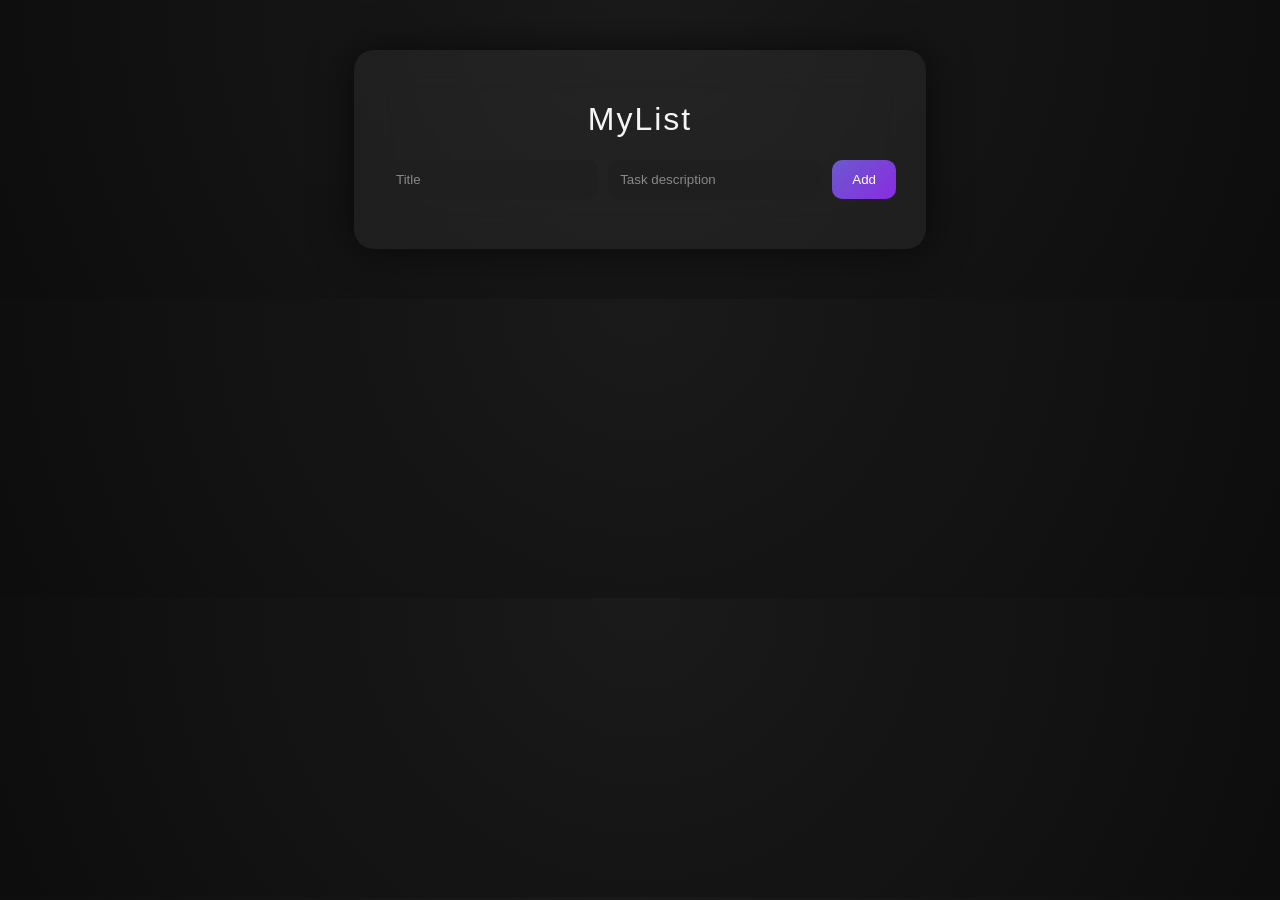
==== src/main/resources/static/index.html @ f12f56bb "File Versioning" ====
<!DOCTYPE html>
<html lang="en">
<head>
    <meta charset="UTF-8">
    <title>MyList</title>
    <link rel="stylesheet" href="style.css">
</head>
<body>

<div class="container">
    <h1>MyList</h1>

    <div class="input-section">
        <input type="text" id="title" placeholder="Title">
        <input type="text" id="desc" placeholder="Task description">
        <button onclick="addTask()">Add</button>
    </div>

    <div id="taskList" class="task-list"></div>
</div>

<script src="script.js"></script>
</body>
</html>
---- src/main/resources/static/style.css ----
body {
    margin: 0;
    font-family: 'Segoe UI', sans-serif;
    background: radial-gradient(circle at top, #1a1a1a, #0d0d0d);
    color: #f5f5f5;
}

.container {
    width: 40%;
    margin: 50px auto;
    padding: 30px;
    border-radius: 20px;
    background: rgba(255, 255, 255, 0.05);
    backdrop-filter: blur(20px);
    box-shadow: 0 0 40px rgba(0,0,0,0.6);
}

h1 {
    text-align: center;
    font-weight: 300;
    letter-spacing: 2px;
}

.input-section {
    display: flex;
    gap: 10px;
    margin-bottom: 20px;
}

input {
    flex: 1;
    padding: 12px;
    border-radius: 10px;
    border: none;
    background: #1f1f1f;
    color: white;
    outline: none;
}

input::placeholder {
    color: #888;
}

button {
    padding: 12px 20px;
    border-radius: 10px;
    border: none;
    background: linear-gradient(135deg, #6a5acd, #8a2be2);
    color: white;
    cursor: pointer;
    transition: 0.3s;
}

button:hover {
    transform: scale(1.05);
    opacity: 0.9;
}

.task {
    background: rgba(255,255,255,0.05);
    padding: 15px;
    margin-top: 10px;
    border-radius: 12px;
    display: flex;
    justify-content: space-between;
    align-items: center;
}

.task-info {
    display: flex;
    flex-direction: column;
}

.delete-btn {
    background: transparent;
    border: 1px solid #ff4d4d;
    color: #ff4d4d;
    padding: 8px 12px;
    border-radius: 8px;
}

.delete-btn:hover {
    background: #ff4d4d;
    color: white;
}
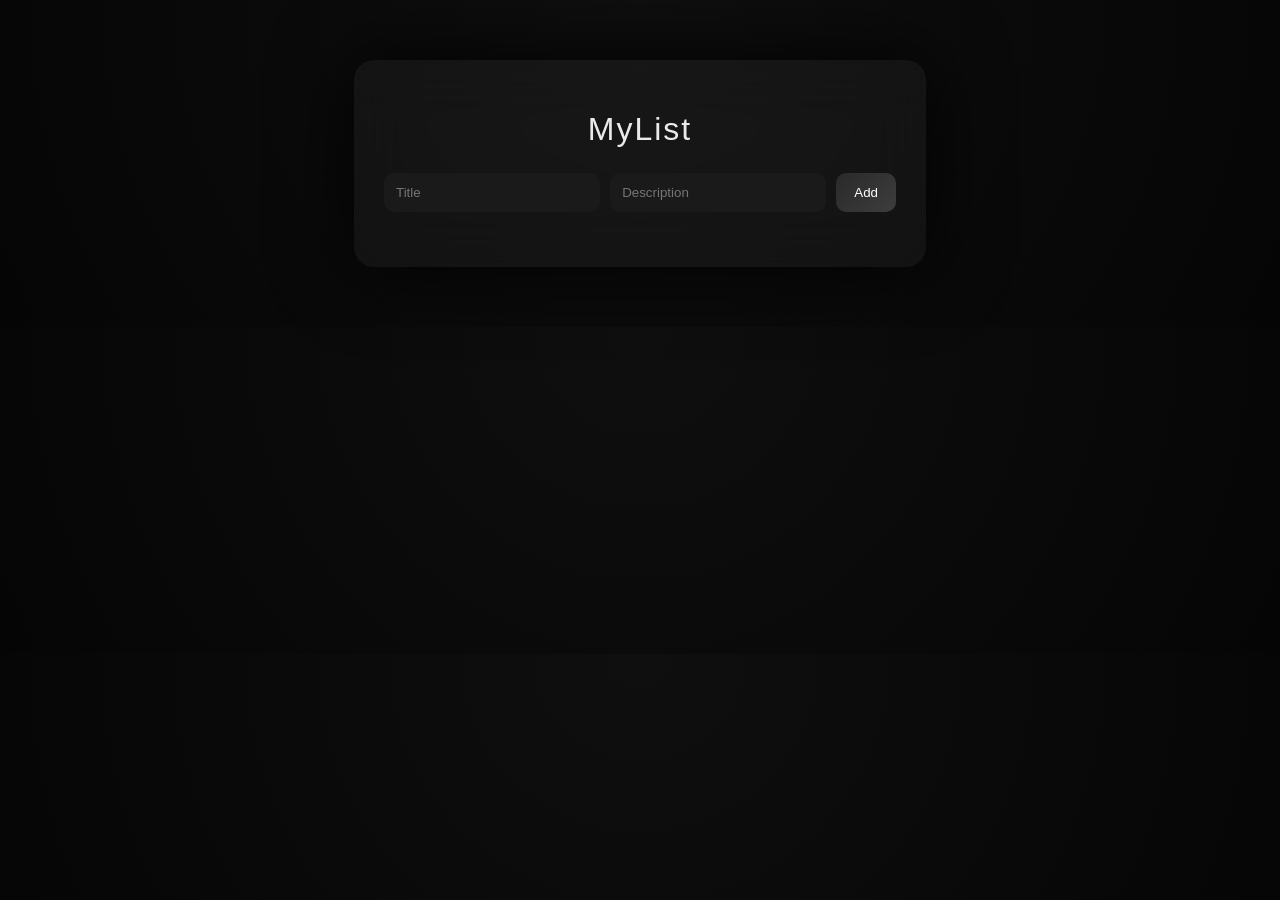
==== commit 71193bc9: "Debug Attempt 1" ====
--- a/src/main/resources/static/index.html
+++ b/src/main/resources/static/index.html
@@ -1,7 +1,6 @@
 <!DOCTYPE html>
-<html lang="en">
+<html>
 <head>
-    <meta charset="UTF-8">
     <title>MyList</title>
     <link rel="stylesheet" href="style.css">
 </head>
@@ -11,12 +10,12 @@
     <h1>MyList</h1>
 
     <div class="input-section">
-        <input type="text" id="title" placeholder="Title">
-        <input type="text" id="desc" placeholder="Task description">
+        <input id="title" placeholder="Title">
+        <input id="desc" placeholder="Description">
         <button onclick="addTask()">Add</button>
     </div>
 
-    <div id="taskList" class="task-list"></div>
+    <div id="taskList"></div>
 </div>
 
 <script src="script.js"></script>
--- a/src/main/resources/static/style.css
+++ b/src/main/resources/static/style.css
@@ -1,30 +1,41 @@
+/* ===== GLOBAL ===== */
 body {
     margin: 0;
     font-family: 'Segoe UI', sans-serif;
-    background: radial-gradient(circle at top, #1a1a1a, #0d0d0d);
-    color: #f5f5f5;
+    background: radial-gradient(circle at top, #0f0f0f, #050505);
+    color: #eaeaea;
 }
 
+/* ===== CONTAINER ===== */
 .container {
     width: 40%;
-    margin: 50px auto;
+    margin: 60px auto;
     padding: 30px;
     border-radius: 20px;
-    background: rgba(255, 255, 255, 0.05);
-    backdrop-filter: blur(20px);
-    box-shadow: 0 0 40px rgba(0,0,0,0.6);
+    background: rgba(255, 255, 255, 0.04);
+    backdrop-filter: blur(30px);
+    box-shadow: 0 0 80px rgba(0,0,0,0.9);
+    animation: fadeIn 0.8s ease;
+}
+
+/* Fade Animation */
+@keyframes fadeIn {
+    from { opacity: 0; transform: translateY(15px); }
+    to { opacity: 1; transform: translateY(0); }
 }
 
 h1 {
     text-align: center;
     font-weight: 300;
     letter-spacing: 2px;
+    margin-bottom: 25px;
 }
 
+/* ===== INPUT SECTION ===== */
 .input-section {
     display: flex;
     gap: 10px;
-    margin-bottom: 20px;
+    margin-bottom: 25px;
 }
 
 input {
@@ -32,54 +43,100 @@
     padding: 12px;
     border-radius: 10px;
     border: none;
-    background: #1f1f1f;
+    background: #1a1a1a;
     color: white;
     outline: none;
+    transition: 0.2s;
 }
 
-input::placeholder {
-    color: #888;
+input:focus {
+    background: #222;
 }
 
+/* ===== BUTTON ===== */
 button {
-    padding: 12px 20px;
+    padding: 12px 18px;
     border-radius: 10px;
     border: none;
-    background: linear-gradient(135deg, #6a5acd, #8a2be2);
+    background: linear-gradient(135deg, #2a2a2a, #3d3d3d);
     color: white;
     cursor: pointer;
-    transition: 0.3s;
+    transition: all 0.25s ease;
 }
 
 button:hover {
     transform: scale(1.05);
-    opacity: 0.9;
+    background: linear-gradient(135deg, #3a3a3a, #555);
 }
 
+/* ===== TASK LIST ===== */
 .task {
     background: rgba(255,255,255,0.05);
     padding: 15px;
-    margin-top: 10px;
-    border-radius: 12px;
+    margin-top: 12px;
+    border-radius: 14px;
     display: flex;
     justify-content: space-between;
     align-items: center;
+    animation: slideUp 0.4s ease;
+    transition: 0.3s;
 }
 
+.task:hover {
+    transform: translateY(-3px);
+    background: rgba(255,255,255,0.07);
+}
+
+/* Entry animation */
+@keyframes slideUp {
+    from { opacity: 0; transform: translateY(20px);}
+    to { opacity: 1; transform: translateY(0);}
+}
+
+/* Task Info */
 .task-info {
+    display: flex;
+    align-items: center;
+    gap: 10px;
+}
+
+.task-text {
     display: flex;
     flex-direction: column;
 }
 
+/* Completed */
+.completed {
+    opacity: 0.5;
+    text-decoration: line-through;
+}
+
+/* Checkbox */
+.checkbox {
+    width: 16px;
+    height: 16px;
+    cursor: pointer;
+}
+
+/* Delete Button */
 .delete-btn {
     background: transparent;
-    border: 1px solid #ff4d4d;
-    color: #ff4d4d;
-    padding: 8px 12px;
+    border: 1px solid #666;
+    color: #bbb;
+    padding: 6px 10px;
     border-radius: 8px;
+    transition: 0.2s;
 }
 
 .delete-btn:hover {
-    background: #ff4d4d;
-    color: white;
+    border-color: #ff5c5c;
+    color: #ff5c5c;
+}
+
+/* Empty state */
+.empty {
+    text-align: center;
+    opacity: 0.4;
+    margin-top: 20px;
+    font-style: italic;
 }
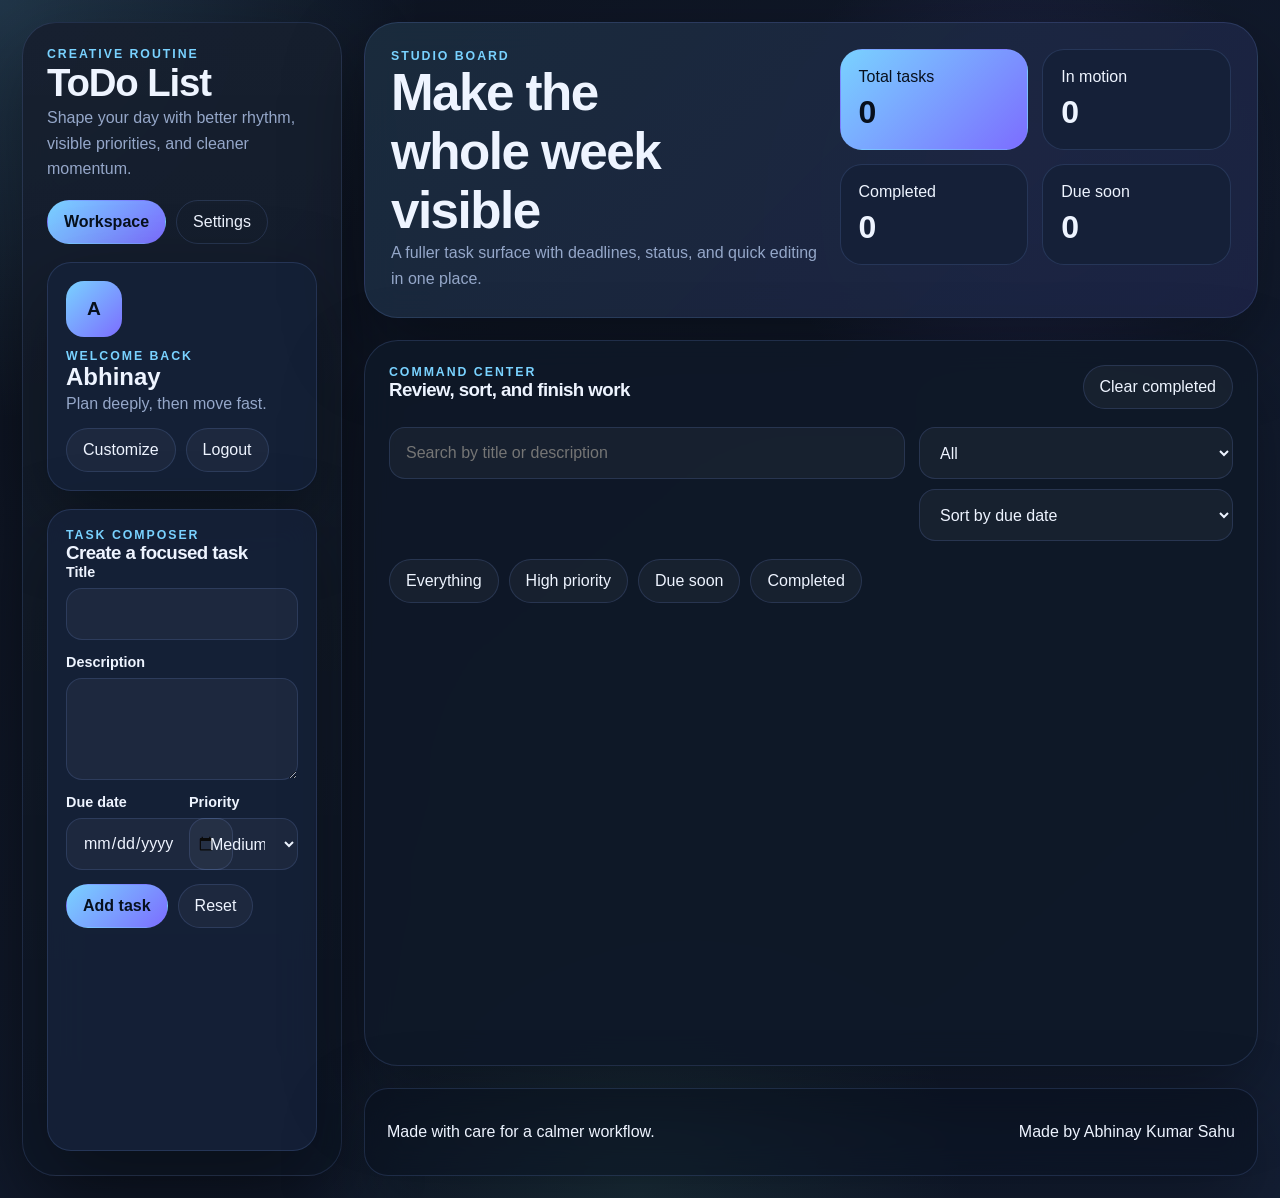
==== commit 6e5da143: "Feature and UI Update" ====
--- a/src/main/resources/static/index.html
+++ b/src/main/resources/static/index.html
@@ -1,23 +1,164 @@
 <!DOCTYPE html>
-<html>
+<html lang="en">
 <head>
-    <title>MyList</title>
-    <link rel="stylesheet" href="style.css">
+    <meta charset="UTF-8">
+    <meta name="viewport" content="width=device-width, initial-scale=1.0">
+    <title>MyList Workspace</title>
+    <link rel="stylesheet" href="style.css?v=5">
 </head>
-<body>
+<body data-page="home">
+<div class="page-shell">
+    <aside class="side-rail">
+        <div class="brand-stack">
+            <p class="eyebrow" data-i18n="brandTag">Creative routine</p>
+            <h1 data-i18n="appTitle">ToDo List</h1>
+            <p class="muted-copy" data-i18n="headerSubtitle">Shape your day with better rhythm, visible priorities, and cleaner momentum.</p>
+        </div>
 
-<div class="container">
-    <h1>MyList</h1>
+        <nav class="side-nav" aria-label="Primary">
+            <a class="nav-link active" href="index.html" data-i18n="navHome">Workspace</a>
+            <a class="nav-link" href="settings.html" data-i18n="navSettings">Settings</a>
+        </nav>
 
-    <div class="input-section">
-        <input id="title" placeholder="Title">
-        <input id="desc" placeholder="Description">
-        <button onclick="addTask()">Add</button>
-    </div>
+        <section class="side-panel profile-panel">
+            <div class="profile-mark" id="profileMark">A</div>
+            <div>
+                <p class="panel-label" data-i18n="welcomeLabel">Welcome back</p>
+                <h2 id="currentUserName">Abhinay</h2>
+                <p class="muted-copy" data-i18n="welcomeCopy">Plan deeply, then move fast.</p>
+            </div>
+            <div class="profile-actions">
+                <a class="ghost-action" href="settings.html" data-i18n="customizeAction">Customize</a>
+                <button id="logoutBtn" type="button" class="ghost-action" data-action="logout" data-i18n="logoutAction">Logout</button>
+            </div>
+        </section>
 
-    <div id="taskList"></div>
+        <section class="side-panel composer-panel">
+            <div class="panel-head compact">
+                <div>
+                    <p class="panel-label" data-i18n="taskComposerKicker">Task composer</p>
+                    <h3 id="formHeading" data-i18n="taskComposerTitle">Create a focused task</h3>
+                </div>
+                <button id="cancelEditBtn" type="button" class="ghost-action hidden" data-action="cancel-edit" data-i18n="cancelEdit">Cancel</button>
+            </div>
+
+            <form id="taskForm" class="task-form">
+                <label class="field">
+                    <span data-i18n="fieldTitle">Title</span>
+                    <input id="title" type="text" maxlength="120" required>
+                </label>
+
+                <label class="field">
+                    <span data-i18n="fieldDescription">Description</span>
+                    <textarea id="desc" rows="4" maxlength="400"></textarea>
+                </label>
+
+                <div class="field-row">
+                    <label class="field">
+                        <span data-i18n="fieldDueDate">Due date</span>
+                        <input id="dueDate" type="date">
+                    </label>
+
+                    <label class="field">
+                        <span data-i18n="fieldPriority">Priority</span>
+                        <select id="priority">
+                            <option value="low" data-i18n="priorityLow">Low</option>
+                            <option value="medium" selected data-i18n="priorityMedium">Medium</option>
+                            <option value="high" data-i18n="priorityHigh">High</option>
+                        </select>
+                    </label>
+                </div>
+
+                <div class="form-actions">
+                    <button id="submitBtn" type="submit" class="primary-action" data-i18n="addTaskButton">Add task</button>
+                    <button type="button" class="ghost-action" data-action="reset-form" data-i18n="resetForm">Reset</button>
+                </div>
+            </form>
+        </section>
+    </aside>
+
+    <main class="workspace">
+        <header class="top-banner">
+            <div class="banner-copy">
+                <p class="eyebrow" data-i18n="heroEyebrow">Studio board</p>
+                <h2 data-i18n="heroTitle">Make the whole week visible</h2>
+                <p class="muted-copy" data-i18n="heroDescription">A fuller task surface with deadlines, status, and quick editing in one place.</p>
+            </div>
+
+            <div class="banner-grid">
+                <article class="metric-card metric-primary">
+                    <span data-i18n="statTotal">Total tasks</span>
+                    <strong id="totalCount">0</strong>
+                </article>
+                <article class="metric-card">
+                    <span data-i18n="statActive">In motion</span>
+                    <strong id="activeCount">0</strong>
+                </article>
+                <article class="metric-card">
+                    <span data-i18n="statCompleted">Completed</span>
+                    <strong id="completedCount">0</strong>
+                </article>
+                <article class="metric-card">
+                    <span data-i18n="statDueSoon">Due soon</span>
+                    <strong id="dueSoonCount">0</strong>
+                </article>
+            </div>
+        </header>
+
+        <section class="board-surface">
+            <div class="board-head">
+                <div>
+                    <p class="panel-label" data-i18n="taskBoardKicker">Command center</p>
+                    <h3 data-i18n="taskBoardTitle">Review, sort, and finish work</h3>
+                </div>
+                <button type="button" class="ghost-action" data-action="clear-completed" data-i18n="clearCompleted">Clear completed</button>
+            </div>
+
+            <div class="control-strip">
+                <label class="search-field">
+                    <span class="visually-hidden" data-i18n="searchLabel">Search tasks</span>
+                    <input id="searchInput" type="search" data-i18n-placeholder="searchPlaceholder" placeholder="Search tasks">
+                </label>
+
+                <div class="control-group">
+                    <select id="statusFilter">
+                        <option value="all" data-i18n="filterAll">All</option>
+                        <option value="active" data-i18n="filterActive">Active</option>
+                        <option value="completed" data-i18n="filterCompleted">Completed</option>
+                        <option value="today" data-i18n="filterToday">Today</option>
+                        <option value="overdue" data-i18n="filterOverdue">Overdue</option>
+                    </select>
+
+                    <select id="sortOrder">
+                        <option value="dueDateAsc" data-i18n="sortDueDate">Due date</option>
+                        <option value="priorityDesc" data-i18n="sortPriority">Priority</option>
+                        <option value="titleAsc" data-i18n="sortTitle">Title</option>
+                        <option value="recent" data-i18n="sortRecent">Newest</option>
+                    </select>
+                </div>
+            </div>
+
+            <div class="chip-row" id="quickFilters">
+                <button type="button" class="chip" data-action="quick-filter" data-filter="all" data-i18n="quickAll">Everything</button>
+                <button type="button" class="chip" data-action="quick-filter" data-filter="high" data-i18n="quickHigh">High priority</button>
+                <button type="button" class="chip" data-action="quick-filter" data-filter="dueSoon" data-i18n="quickDueSoon">Due soon</button>
+                <button type="button" class="chip" data-action="quick-filter" data-filter="completed" data-i18n="quickDone">Completed</button>
+            </div>
+
+            <div id="boardStatus" class="board-status hidden" role="status" aria-live="polite"></div>
+            <section id="taskList" class="task-grid" aria-live="polite"></section>
+        </section>
+
+        <footer class="page-footer">
+            <p data-i18n="footerCopy">Made with care for a calmer workflow.</p>
+            <p>Made by Abhinay Kumar Sahu</p>
+        </footer>
+    </main>
 </div>
 
-<script src="script.js"></script>
+<script src="preferences.js?v=5"></script>
+<script src="auth.js?v=5"></script>
+<script src="script.js?v=5"></script>
+<div id="liveRegion" class="visually-hidden" aria-live="assertive" aria-atomic="true"></div>
 </body>
-</html>+</html>
--- a/src/main/resources/static/style.css
+++ b/src/main/resources/static/style.css
@@ -1,142 +1,713 @@
-/* ===== GLOBAL ===== */
+:root {
+    --bg: #0d1320;
+    --bg-2: #141f35;
+    --surface: rgba(15, 24, 40, 0.92);
+    --surface-2: rgba(21, 33, 56, 0.92);
+    --surface-3: rgba(31, 46, 75, 0.92);
+    --line: rgba(128, 168, 255, 0.16);
+    --text: #eef4ff;
+    --muted: #95a7c9;
+    --accent: #79d2ff;
+    --accent-2: #7c6dff;
+    --green: #67d9aa;
+    --red: #ff8e8e;
+    --gold: #ffcf71;
+    --shadow: 0 30px 80px rgba(0, 0, 0, 0.35);
+    --radius-xl: 34px;
+    --radius-lg: 24px;
+    --radius-md: 18px;
+    --font-body: "Segoe UI", "Trebuchet MS", sans-serif;
+    --font-display: "Trebuchet MS", "Segoe UI", sans-serif;
+}
+
+:root[data-theme="sunrise"] {
+    --bg: #2f1f1c;
+    --bg-2: #9f5d3e;
+    --surface: rgba(53, 29, 24, 0.9);
+    --surface-2: rgba(92, 47, 32, 0.9);
+    --surface-3: rgba(126, 67, 42, 0.9);
+    --line: rgba(255, 213, 162, 0.18);
+    --text: #fff4e8;
+    --muted: #efc9ac;
+    --accent: #ffd166;
+    --accent-2: #ff8b5e;
+    --green: #8fe3ae;
+    --red: #ffb0a3;
+    --gold: #ffd166;
+}
+
+:root[data-theme="forest"] {
+    --bg: #071813;
+    --bg-2: #16382d;
+    --surface: rgba(10, 27, 22, 0.92);
+    --surface-2: rgba(18, 42, 34, 0.92);
+    --surface-3: rgba(29, 62, 50, 0.92);
+    --line: rgba(143, 232, 188, 0.18);
+    --text: #f0fff7;
+    --muted: #afd5c2;
+    --accent: #8fe8bc;
+    --accent-2: #57c7a0;
+    --green: #8fe8bc;
+    --red: #ff9d9d;
+    --gold: #ffe08a;
+}
+
+:root[data-font="editorial"] {
+    --font-body: Georgia, "Times New Roman", serif;
+    --font-display: Georgia, "Times New Roman", serif;
+}
+
+:root[data-font="classic"] {
+    --font-body: Verdana, Geneva, sans-serif;
+    --font-display: Garamond, Georgia, serif;
+}
+
+* {
+    box-sizing: border-box;
+}
+
+html,
+body {
+    min-height: 100%;
+}
+
 body {
     margin: 0;
-    font-family: 'Segoe UI', sans-serif;
-    background: radial-gradient(circle at top, #0f0f0f, #050505);
-    color: #eaeaea;
-}
-
-/* ===== CONTAINER ===== */
-.container {
-    width: 40%;
-    margin: 60px auto;
-    padding: 30px;
-    border-radius: 20px;
+    color: var(--text);
+    font-family: var(--font-body);
+    background:
+        radial-gradient(circle at top left, rgba(121, 210, 255, 0.18), transparent 24%),
+        radial-gradient(circle at 80% 15%, rgba(124, 109, 255, 0.16), transparent 18%),
+        radial-gradient(circle at bottom center, rgba(103, 217, 170, 0.1), transparent 24%),
+        linear-gradient(140deg, var(--bg) 0%, var(--bg-2) 100%);
+}
+
+body[data-page="login"] {
+    min-height: 100vh;
+}
+
+a {
+    color: inherit;
+    text-decoration: none;
+}
+
+button,
+input,
+textarea,
+select {
+    font: inherit;
+}
+
+button,
+input,
+textarea,
+select {
+    border: 1px solid var(--line);
+    color: var(--text);
     background: rgba(255, 255, 255, 0.04);
-    backdrop-filter: blur(30px);
-    box-shadow: 0 0 80px rgba(0,0,0,0.9);
-    animation: fadeIn 0.8s ease;
-}
-
-/* Fade Animation */
-@keyframes fadeIn {
-    from { opacity: 0; transform: translateY(15px); }
-    to { opacity: 1; transform: translateY(0); }
-}
-
-h1 {
-    text-align: center;
-    font-weight: 300;
-    letter-spacing: 2px;
-    margin-bottom: 25px;
-}
-
-/* ===== INPUT SECTION ===== */
-.input-section {
+}
+
+button {
+    cursor: pointer;
+}
+
+input,
+textarea,
+select {
+    width: 100%;
+    padding: 14px 16px;
+    border-radius: 16px;
+    min-height: 52px;
+}
+
+textarea {
+    resize: vertical;
+}
+
+.page-shell {
+    min-height: 100vh;
+    display: grid;
+    grid-template-columns: 320px 1fr;
+    gap: 22px;
+    padding: 22px;
+}
+
+.side-rail,
+.top-banner,
+.board-surface,
+.page-footer,
+.login-card,
+.showcase-card,
+.profile-panel,
+.composer-panel,
+.settings-card {
+    backdrop-filter: blur(16px);
+    box-shadow: var(--shadow);
+}
+
+.side-rail {
+    display: grid;
+    grid-template-rows: auto auto auto 1fr;
+    gap: 18px;
+    padding: 24px;
+    border-radius: var(--radius-xl);
+    background:
+        linear-gradient(180deg, rgba(255, 255, 255, 0.03), rgba(255, 255, 255, 0)),
+        var(--surface);
+    border: 1px solid var(--line);
+}
+
+.workspace {
+    display: grid;
+    grid-template-rows: auto 1fr auto;
+    gap: 22px;
+    min-width: 0;
+}
+
+.brand-stack h1,
+.banner-copy h2,
+.board-head h3,
+.panel-head h3,
+.login-showcase h1,
+.login-card h2 {
+    margin: 0;
+    font-family: var(--font-display);
+    letter-spacing: -0.03em;
+}
+
+.brand-stack h1 {
+    font-size: 2.4rem;
+}
+
+.banner-copy h2,
+.login-showcase h1 {
+    font-size: clamp(2.4rem, 4vw, 4.4rem);
+    max-width: 12ch;
+}
+
+.eyebrow,
+.panel-label {
+    margin: 0;
+    color: var(--accent);
+    text-transform: uppercase;
+    letter-spacing: 0.16em;
+    font-size: 0.77rem;
+    font-weight: 700;
+}
+
+.muted-copy {
+    margin: 0;
+    color: var(--muted);
+    line-height: 1.6;
+}
+
+.side-nav,
+.profile-actions,
+.form-actions,
+.control-group,
+.chip-row,
+.task-card-actions {
     display: flex;
+    flex-wrap: wrap;
     gap: 10px;
-    margin-bottom: 25px;
-}
-
-input {
-    flex: 1;
-    padding: 12px;
-    border-radius: 10px;
-    border: none;
-    background: #1a1a1a;
-    color: white;
-    outline: none;
-    transition: 0.2s;
-}
-
-input:focus {
-    background: #222;
-}
-
-/* ===== BUTTON ===== */
-button {
-    padding: 12px 18px;
-    border-radius: 10px;
-    border: none;
-    background: linear-gradient(135deg, #2a2a2a, #3d3d3d);
-    color: white;
-    cursor: pointer;
-    transition: all 0.25s ease;
-}
-
-button:hover {
-    transform: scale(1.05);
-    background: linear-gradient(135deg, #3a3a3a, #555);
-}
-
-/* ===== TASK LIST ===== */
-.task {
-    background: rgba(255,255,255,0.05);
-    padding: 15px;
-    margin-top: 12px;
+}
+
+.nav-link,
+.ghost-action,
+.chip,
+.primary-action {
+    padding: 12px 16px;
+    border-radius: 999px;
+    border: 1px solid var(--line);
+    transition: transform 0.18s ease, background 0.18s ease, border-color 0.18s ease;
+}
+
+.nav-link:hover,
+.ghost-action:hover,
+.chip:hover,
+.primary-action:hover {
+    transform: translateY(-1px);
+}
+
+.nav-link.active,
+.primary-action {
+    background: linear-gradient(135deg, var(--accent), var(--accent-2));
+    color: #07101d;
+    border-color: transparent;
+    font-weight: 700;
+}
+
+.ghost-action,
+.chip {
+    background: rgba(255, 255, 255, 0.04);
+}
+
+.chip.is-active {
+    border-color: rgba(121, 210, 255, 0.55);
+    background: rgba(121, 210, 255, 0.14);
+}
+
+.side-panel,
+.settings-card {
+    padding: 18px;
+    border-radius: var(--radius-lg);
+    background: var(--surface-2);
+    border: 1px solid var(--line);
+}
+
+.profile-panel {
+    display: grid;
+    gap: 12px;
+}
+
+.profile-mark {
+    width: 56px;
+    height: 56px;
+    border-radius: 18px;
+    display: grid;
+    place-items: center;
+    font-weight: 800;
+    font-size: 1.2rem;
+    background: linear-gradient(135deg, var(--accent), var(--accent-2));
+    color: #07101d;
+}
+
+.profile-panel h2 {
+    margin: 0;
+}
+
+.panel-head.compact {
+    display: flex;
+    justify-content: space-between;
+    align-items: flex-start;
+    gap: 12px;
+}
+
+.task-form,
+.settings-form {
+    display: grid;
+    gap: 14px;
+}
+
+.field {
+    display: grid;
+    gap: 8px;
+}
+
+.field span {
+    font-size: 0.9rem;
+    font-weight: 700;
+}
+
+.field-row,
+.settings-columns,
+.banner-grid {
+    display: grid;
+    gap: 14px;
+}
+
+.field-row {
+    grid-template-columns: repeat(2, minmax(0, 1fr));
+}
+
+.top-banner {
+    padding: 26px;
+    border-radius: var(--radius-xl);
+    border: 1px solid var(--line);
+    background:
+        linear-gradient(135deg, rgba(121, 210, 255, 0.1), rgba(124, 109, 255, 0.12)),
+        var(--surface);
+    display: grid;
+    grid-template-columns: 1.1fr 1fr;
+    gap: 18px;
+    align-items: start;
+}
+
+.banner-grid {
+    grid-template-columns: repeat(2, minmax(0, 1fr));
+}
+
+.metric-card {
+    padding: 18px;
+    border-radius: 22px;
+    border: 1px solid var(--line);
+    background: var(--surface-2);
+    display: grid;
+    gap: 8px;
+}
+
+.metric-card strong {
+    font-size: 2rem;
+}
+
+.metric-primary {
+    background: linear-gradient(135deg, var(--accent), var(--accent-2));
+    color: #07101d;
+}
+
+.board-surface {
+    padding: 24px;
+    border-radius: var(--radius-xl);
+    border: 1px solid var(--line);
+    background: var(--surface);
+    display: grid;
+    gap: 18px;
+    min-width: 0;
+}
+
+.board-status {
+    padding: 10px 14px;
     border-radius: 14px;
+    border: 1px solid var(--line);
+    background: rgba(255, 255, 255, 0.04);
+    color: var(--muted);
+}
+
+.board-head {
+    display: flex;
+    justify-content: space-between;
+    align-items: flex-start;
+    gap: 12px;
+}
+
+.control-strip {
+    display: grid;
+    grid-template-columns: 1fr auto;
+    gap: 14px;
+}
+
+.search-field {
+    display: block;
+}
+
+.task-grid {
+    display: grid;
+    grid-template-columns: repeat(auto-fill, minmax(260px, 1fr));
+    gap: 16px;
+    align-content: start;
+    min-height: 420px;
+}
+
+.task-card,
+.empty-card {
+    padding: 18px;
+    border-radius: 24px;
+    border: 1px solid var(--line);
+    background:
+        linear-gradient(180deg, rgba(255, 255, 255, 0.03), rgba(255, 255, 255, 0)),
+        var(--surface-3);
+    display: grid;
+    gap: 16px;
+}
+
+.task-card.completed {
+    opacity: 0.72;
+}
+
+.task-card-topline {
+    display: flex;
+    align-items: center;
+    gap: 10px;
+}
+
+.task-date {
+    margin-left: auto;
+    color: var(--muted);
+    font-size: 0.9rem;
+}
+
+.priority-orb {
+    width: 12px;
+    height: 12px;
+    border-radius: 999px;
+    background: var(--accent);
+}
+
+.priority-orb.high {
+    background: var(--red);
+}
+
+.priority-orb.medium {
+    background: var(--gold);
+}
+
+.priority-orb.low {
+    background: var(--green);
+}
+
+.task-card-body h3 {
+    margin: 0 0 8px;
+    font-size: 1.2rem;
+}
+
+.task-card-body p {
+    margin: 0;
+    color: var(--muted);
+    line-height: 1.6;
+    overflow-wrap: anywhere;
+}
+
+.action-chip {
+    background: rgba(255, 255, 255, 0.06);
+}
+
+.danger-chip {
+    border-color: rgba(255, 142, 142, 0.2);
+    color: var(--red);
+}
+
+.empty-card {
+    place-content: center;
+    min-height: 260px;
+}
+
+.page-footer {
     display: flex;
     justify-content: space-between;
     align-items: center;
-    animation: slideUp 0.4s ease;
-    transition: 0.3s;
-}
-
-.task:hover {
-    transform: translateY(-3px);
-    background: rgba(255,255,255,0.07);
-}
-
-/* Entry animation */
-@keyframes slideUp {
-    from { opacity: 0; transform: translateY(20px);}
-    to { opacity: 1; transform: translateY(0);}
-}
-
-/* Task Info */
-.task-info {
+    gap: 12px;
+    padding: 18px 22px;
+    border-radius: var(--radius-lg);
+    border: 1px solid var(--line);
+    background: rgba(9, 15, 28, 0.55);
+}
+
+.settings-columns {
+    grid-template-columns: minmax(320px, 420px) 1fr;
+}
+
+.preview-card-live {
+    display: grid;
+    gap: 16px;
+}
+
+.preview-header {
     display: flex;
+    justify-content: space-between;
     align-items: center;
-    gap: 10px;
-}
-
-.task-text {
-    display: flex;
-    flex-direction: column;
-}
-
-/* Completed */
-.completed {
-    opacity: 0.5;
-    text-decoration: line-through;
-}
-
-/* Checkbox */
-.checkbox {
-    width: 16px;
-    height: 16px;
-    cursor: pointer;
-}
-
-/* Delete Button */
-.delete-btn {
-    background: transparent;
-    border: 1px solid #666;
-    color: #bbb;
+    gap: 12px;
+}
+
+.preview-badge,
+.static-chip {
+    padding: 10px 14px;
+    border-radius: 999px;
+    border: 1px solid var(--line);
+    background: rgba(255, 255, 255, 0.05);
+}
+
+.static-chip.high {
+    color: var(--red);
+}
+
+.login-shell {
+    min-height: 100vh;
+    padding: 24px;
+}
+
+.login-stage {
+    min-height: calc(100vh - 48px);
+    border-radius: 36px;
+    border: 1px solid var(--line);
+    background:
+        radial-gradient(circle at 15% 20%, rgba(121, 210, 255, 0.16), transparent 24%),
+        radial-gradient(circle at 80% 15%, rgba(124, 109, 255, 0.18), transparent 18%),
+        linear-gradient(145deg, rgba(7, 14, 25, 0.96), rgba(17, 31, 55, 0.96));
+    overflow: hidden;
+    display: grid;
+    grid-template-columns: 1.2fr 440px;
+    position: relative;
+}
+
+.login-showcase,
+.login-card {
+    position: relative;
+    z-index: 1;
+}
+
+.login-showcase {
+    padding: 52px;
+    display: grid;
+    align-content: center;
+    gap: 22px;
+}
+
+.showcase-grid {
+    display: grid;
+    grid-template-columns: repeat(3, minmax(0, 1fr));
+    gap: 14px;
+}
+
+.showcase-card {
+    padding: 18px;
+    border-radius: 24px;
+    border: 1px solid var(--line);
+    background: rgba(255, 255, 255, 0.05);
+}
+
+.showcase-card h3 {
+    margin: 12px 0 0;
+    font-size: 1rem;
+    line-height: 1.45;
+}
+
+.login-card {
+    padding: 42px 34px;
+    background: rgba(7, 12, 22, 0.72);
+    border-left: 1px solid var(--line);
+    display: grid;
+    align-content: center;
+    gap: 16px;
+}
+
+.wide-action {
+    width: 100%;
+    justify-content: center;
+}
+
+.oauth-button {
+    display: inline-flex;
+    align-items: center;
+    min-height: 52px;
+}
+
+.login-glow {
+    position: absolute;
+    border-radius: 999px;
+    filter: blur(18px);
+    opacity: 0.45;
+}
+
+.login-glow-one {
+    width: 280px;
+    height: 280px;
+    background: rgba(121, 210, 255, 0.2);
+    top: 10%;
+    left: 6%;
+}
+
+.login-glow-two {
+    width: 320px;
+    height: 320px;
+    background: rgba(124, 109, 255, 0.18);
+    right: 26%;
+    bottom: -40px;
+}
+
+.toast {
+    position: fixed;
+    right: 22px;
+    bottom: 22px;
+    padding: 14px 16px;
+    border-radius: 16px;
+    background: var(--surface-3);
+    border: 1px solid var(--line);
+    box-shadow: var(--shadow);
+    opacity: 0;
+    transform: translateY(10px);
+    transition: opacity 0.2s ease, transform 0.2s ease;
+}
+
+.toast.success {
+    border-color: rgba(103, 217, 170, 0.35);
+}
+
+.toast.error {
+    border-color: rgba(255, 142, 142, 0.35);
+}
+
+.toast button {
+    margin-left: 10px;
     padding: 6px 10px;
-    border-radius: 8px;
-    transition: 0.2s;
-}
-
-.delete-btn:hover {
-    border-color: #ff5c5c;
-    color: #ff5c5c;
-}
-
-/* Empty state */
-.empty {
-    text-align: center;
-    opacity: 0.4;
-    margin-top: 20px;
-    font-style: italic;
-}+}
+
+.toast.visible {
+    opacity: 1;
+    transform: translateY(0);
+}
+
+.hidden {
+    display: none;
+}
+
+.visually-hidden {
+    position: absolute;
+    width: 1px;
+    height: 1px;
+    padding: 0;
+    margin: -1px;
+    overflow: hidden;
+    clip: rect(0, 0, 0, 0);
+    white-space: nowrap;
+    border: 0;
+}
+
+button:focus-visible,
+input:focus-visible,
+textarea:focus-visible,
+select:focus-visible,
+a:focus-visible {
+    outline: 2px solid var(--accent);
+    outline-offset: 2px;
+}
+
+@media (max-width: 1180px) {
+    .page-shell,
+    .login-stage,
+    .top-banner,
+    .settings-columns {
+        grid-template-columns: 1fr;
+    }
+
+    .side-rail {
+        grid-template-rows: auto;
+    }
+
+    .showcase-grid,
+    .banner-grid {
+        grid-template-columns: 1fr 1fr;
+    }
+}
+
+@media (max-width: 780px) {
+    .page-shell,
+    .login-shell {
+        padding: 12px;
+    }
+
+    .page-shell {
+        gap: 12px;
+    }
+
+    .side-rail,
+    .top-banner,
+    .board-surface,
+    .page-footer,
+    .login-showcase,
+    .login-card {
+        padding: 18px;
+    }
+
+    .control-strip,
+    .field-row,
+    .showcase-grid,
+    .banner-grid {
+        grid-template-columns: 1fr;
+    }
+
+    .board-head,
+    .page-footer,
+    .preview-header {
+        flex-direction: column;
+        align-items: flex-start;
+    }
+}
+
+@media (prefers-reduced-motion: reduce) {
+    * {
+        animation-duration: 0.001ms !important;
+        animation-iteration-count: 1 !important;
+        transition-duration: 0.001ms !important;
+        scroll-behavior: auto !important;
+    }
+}
